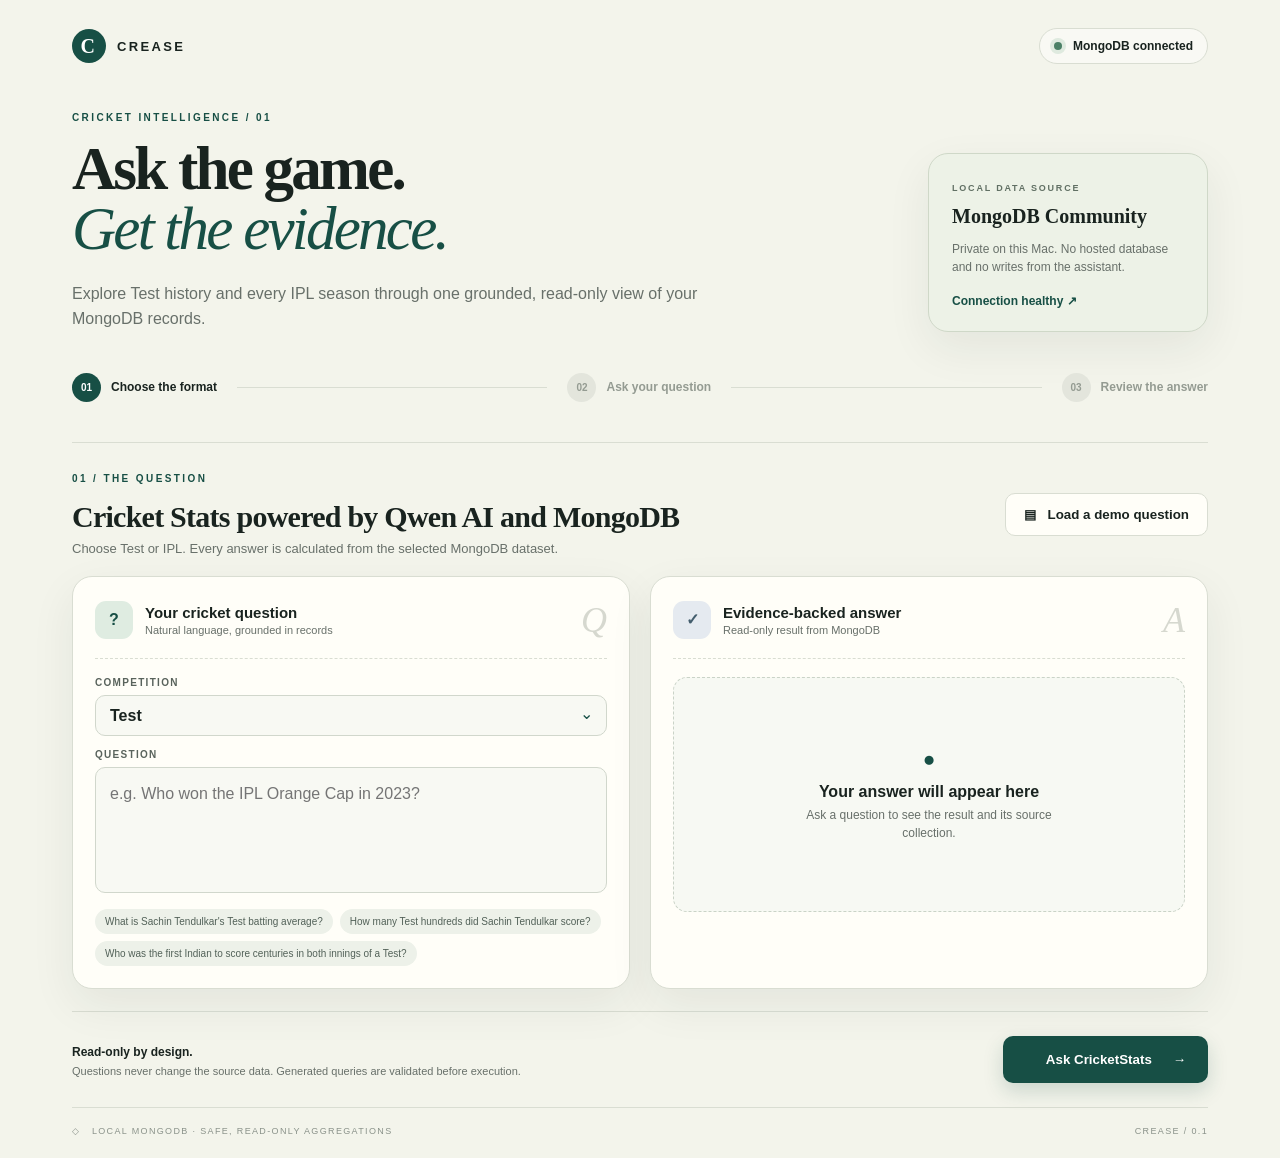
==== src/cricketstats/web_static/index.html @ f394b38e "Initial MongoDB CricketStats release" ====
<!doctype html>
<html lang="en">
<head>
  <meta charset="utf-8">
  <meta name="viewport" content="width=device-width,initial-scale=1">
  <meta name="theme-color" content="#f3f4eb">
  <title>Crease — Cricket intelligence</title>
  <link rel="stylesheet" href="styles.css">
</head>
<body>
  <main class="shell">
    <nav>
      <a class="brand" href="#"><span class="brand-mark">C</span><span>CREASE</span></a>
      <div class="status"><span class="status-dot"></span> MongoDB connected</div>
    </nav>

    <section class="hero">
      <div>
        <p class="eyebrow">CRICKET INTELLIGENCE / 01</p>
        <h1>Ask the game.<br><em>Get the evidence.</em></h1>
        <p class="lede">Explore Test history and every IPL season through one grounded, read-only view of your MongoDB records.</p>
      </div>
      <aside class="connection-card">
        <span>LOCAL DATA SOURCE</span>
        <strong>MongoDB Community</strong>
        <p>Private on this Mac. No hosted database and no writes from the assistant.</p>
        <div>Connection healthy ↗</div>
      </aside>
    </section>

    <div class="steps" aria-label="Workflow">
      <div class="step active"><b>01</b><span>Choose the format</span></div>
      <div class="line"></div>
      <div class="step"><b>02</b><span>Ask your question</span></div>
      <div class="line"></div>
      <div class="step"><b>03</b><span>Review the answer</span></div>
    </div>

    <section class="workspace">
      <header class="section-head">
        <div><p class="eyebrow">01 / THE QUESTION</p><h2>Cricket Stats powered by Qwen AI and MongoDB</h2><p>Choose Test or IPL. Every answer is calculated from the selected MongoDB dataset.</p></div>
        <button class="demo-button" id="loadDemo">▤ &nbsp; Load a demo question</button>
      </header>

      <div class="cards">
        <article class="card question-card">
          <div class="card-title"><span class="icon green">?</span><div><strong>Your cricket question</strong><small>Natural language, grounded in records</small></div><span class="letter">Q</span></div>
          <label for="format">Competition</label>
          <div class="select-wrap"><select id="format"><option>Test</option><option>IPL</option></select></div>
          <label for="question">Question</label>
          <textarea id="question" rows="4" placeholder="e.g. Who won the IPL Orange Cap in 2023?"></textarea>
          <div class="suggestions" id="suggestions"></div>
        </article>

        <article class="card answer-card" aria-live="polite">
          <div class="card-title"><span class="icon blue">✓</span><div><strong>Evidence-backed answer</strong><small>Read-only result from MongoDB</small></div><span class="letter">A</span></div>
          <div class="answer-empty" id="emptyState"><span class="ball">●</span><strong>Your answer will appear here</strong><p>Ask a question to see the result and its source collection.</p></div>
          <div class="answer-result hidden" id="resultState"><p class="answer-label">ANSWER</p><h3 id="answerText"></h3><div class="evidence"><span id="sourceText"></span><button id="detailsButton">View query details</button></div><pre id="queryDetails" class="hidden"></pre></div>
          <div class="loading hidden" id="loading"><span></span><span></span><span></span><p>Reading the scorebook…</p></div>
        </article>
      </div>

      <footer class="action-row">
        <div><strong>Read-only by design.</strong><p>Questions never change the source data. Generated queries are validated before execution.</p></div>
        <button id="askButton">Ask CricketStats <span>→</span></button>
      </footer>
    </section>
    <footer class="page-footer"><span>◇ &nbsp; LOCAL MONGODB · SAFE, READ-ONLY AGGREGATIONS</span><span>CREASE / 0.1</span></footer>
  </main>
  <script src="app.js"></script>
</body>
</html>
---- src/cricketstats/web_static/styles.css ----
:root{--ink:#19231f;--muted:#68706a;--paper:#f3f4eb;--card:#fffef8;--line:#d9ddd2;--green:#174f45;--sage:#dfece1;--blue:#435d6d;--blue-soft:#e5eaf0;--shadow:0 16px 45px rgba(31,49,41,.07)}
*{box-sizing:border-box}body{margin:0;background:var(--paper);color:var(--ink);font-family:Inter,ui-sans-serif,-apple-system,BlinkMacSystemFont,"Segoe UI",sans-serif}.shell{max-width:1220px;margin:auto;padding:28px 42px 22px}nav{display:flex;justify-content:space-between;align-items:center;padding-bottom:30px}.brand{display:flex;align-items:center;gap:11px;color:var(--ink);text-decoration:none;font-size:13px;font-weight:800;letter-spacing:.18em}.brand-mark{display:grid;place-items:center;width:34px;height:34px;border-radius:50%;background:var(--green);color:white;font-family:Georgia,serif;font-size:20px}.status{border:1px solid var(--line);background:rgba(255,255,255,.45);padding:10px 14px;border-radius:999px;font-size:12px;font-weight:650}.status-dot{display:inline-block;width:8px;height:8px;border-radius:50%;background:#4b8066;margin-right:8px;box-shadow:0 0 0 4px #dfeadf}.hero{display:grid;grid-template-columns:1fr 280px;gap:80px;align-items:end;padding:18px 0 36px}.eyebrow{font-size:10px;font-weight:800;letter-spacing:.24em;color:var(--green);margin:0 0 16px}.hero h1{font-family:Georgia,"Times New Roman",serif;font-size:61px;line-height:.98;letter-spacing:-.045em;margin:0;max-width:750px}.hero h1 em{font-weight:400;color:var(--green)}.lede{color:var(--muted);font-size:16px;line-height:1.6;max-width:650px;margin:22px 0 0}.connection-card{border:1px solid #cfd8c8;border-radius:20px;background:#edf2e7;padding:23px;box-shadow:var(--shadow)}.connection-card span{font-size:9px;letter-spacing:.2em;color:#617064;font-weight:800}.connection-card strong{display:block;font-family:Georgia,serif;font-size:20px;margin:10px 0}.connection-card p{color:var(--muted);font-size:12px;line-height:1.55}.connection-card div{color:var(--green);font-size:12px;font-weight:800;margin-top:17px}.steps{display:flex;align-items:center;margin:5px 0 40px}.step{display:flex;align-items:center;gap:10px;white-space:nowrap;color:#949b92;font-size:12px;font-weight:700}.step b{display:grid;place-items:center;border-radius:50%;width:29px;height:29px;background:#e3e5dc;font-size:10px}.step.active{color:var(--ink)}.step.active b{background:var(--green);color:white}.steps .line{height:1px;background:var(--line);flex:1;margin:0 20px}.workspace{border-top:1px solid var(--line);padding-top:30px}.section-head{display:flex;align-items:center;justify-content:space-between;margin-bottom:20px}.section-head h2{font-family:Georgia,serif;font-size:30px;letter-spacing:-.025em;margin:0 0 7px}.section-head p:not(.eyebrow){margin:0;color:var(--muted);font-size:13px}.demo-button{border:1px solid var(--line);background:var(--card);border-radius:10px;padding:13px 18px;color:var(--ink);font-weight:700;cursor:pointer}.cards{display:grid;grid-template-columns:1fr 1fr;gap:20px}.card{min-height:350px;border:1px solid var(--line);border-radius:20px;background:var(--card);padding:22px;box-shadow:var(--shadow);position:relative}.card-title{display:flex;align-items:center;gap:12px;border-bottom:1px dashed var(--line);padding-bottom:17px;margin-bottom:18px}.card-title strong,.card-title small{display:block}.card-title strong{font-size:15px}.card-title small{font-size:11px;color:var(--muted);margin-top:3px}.icon{width:38px;height:38px;display:grid;place-items:center;border-radius:11px;font-weight:800}.icon.green{background:var(--sage);color:var(--green)}.icon.blue{background:var(--blue-soft);color:var(--blue)}.letter{font:italic 36px Georgia,serif;color:#d6d8cf;margin-left:auto}label{display:block;font-size:10px;font-weight:800;letter-spacing:.13em;color:#59635c;margin:13px 0 7px;text-transform:uppercase}.select-wrap{position:relative}.select-wrap:after{content:"⌄";position:absolute;right:14px;top:9px;pointer-events:none;color:var(--green)}select,textarea{width:100%;border:1px solid #d1d7cc;background:#f8f9f3;border-radius:10px;color:var(--ink);font:inherit;outline:none}select{appearance:none;padding:11px 14px;font-weight:700}textarea{padding:14px;resize:none;line-height:1.5}select:focus,textarea:focus{border-color:#6d9184;box-shadow:0 0 0 3px rgba(44,97,80,.1)}.suggestions{display:flex;gap:7px;flex-wrap:wrap;margin-top:12px}.suggestions button{border:0;border-radius:999px;background:#edf1e9;color:#526158;padding:7px 10px;font-size:10px;cursor:pointer}.answer-empty{height:235px;border:1px dashed #cad3c7;border-radius:14px;background:#f7f9f3;display:flex;flex-direction:column;align-items:center;justify-content:center;text-align:center}.answer-empty .ball{color:var(--green);font-size:21px}.answer-empty strong{margin:12px 0 5px}.answer-empty p{color:var(--muted);font-size:12px;margin:0;max-width:250px;line-height:1.5}.answer-result{padding:18px 10px}.answer-label{font-size:9px;letter-spacing:.2em;font-weight:800;color:var(--green)}.answer-result h3{font:30px/1.25 Georgia,serif;margin:12px 0 28px}.evidence{border-top:1px solid var(--line);padding-top:15px;display:flex;align-items:center;justify-content:space-between;color:var(--muted);font-size:11px}.evidence button{border:0;background:none;color:var(--green);font-weight:750;cursor:pointer}.answer-result pre{max-height:105px;overflow:auto;font-size:9px;background:#19231f;color:#e9eee7;padding:10px;border-radius:8px}.loading{height:230px;display:flex;align-items:center;justify-content:center;gap:7px;position:relative}.loading span{width:9px;height:9px;border-radius:50%;background:var(--green);animation:pulse 1s infinite alternate}.loading span:nth-child(2){animation-delay:.2s}.loading span:nth-child(3){animation-delay:.4s}.loading p{position:absolute;top:145px;color:var(--muted);font-size:12px}@keyframes pulse{to{opacity:.2;transform:translateY(-5px)}}.action-row{border-top:1px solid var(--line);border-bottom:1px solid var(--line);display:flex;justify-content:space-between;align-items:center;margin-top:22px;padding:24px 0}.action-row strong{font-size:12px}.action-row p{margin:5px 0 0;color:var(--muted);font-size:11px}.action-row>button{background:var(--green);color:white;border:0;border-radius:10px;padding:16px 22px;font-weight:800;min-width:205px;cursor:pointer;box-shadow:0 8px 20px rgba(23,79,69,.18)}.action-row>button:hover{background:#103f37}.action-row>button:disabled{background:#98aaa4;cursor:wait}.action-row>button span{float:right}.page-footer{display:flex;justify-content:space-between;color:#8a928a;font-size:9px;letter-spacing:.15em;padding-top:18px}.hidden{display:none!important}@media(max-width:800px){.shell{padding:20px}.hero{grid-template-columns:1fr}.hero h1{font-size:44px}.connection-card{display:none}.cards{grid-template-columns:1fr}.steps .line{margin:0 8px}.step span{display:none}.section-head{align-items:flex-end}.section-head p:not(.eyebrow){display:none}.action-row>div{max-width:55%}}
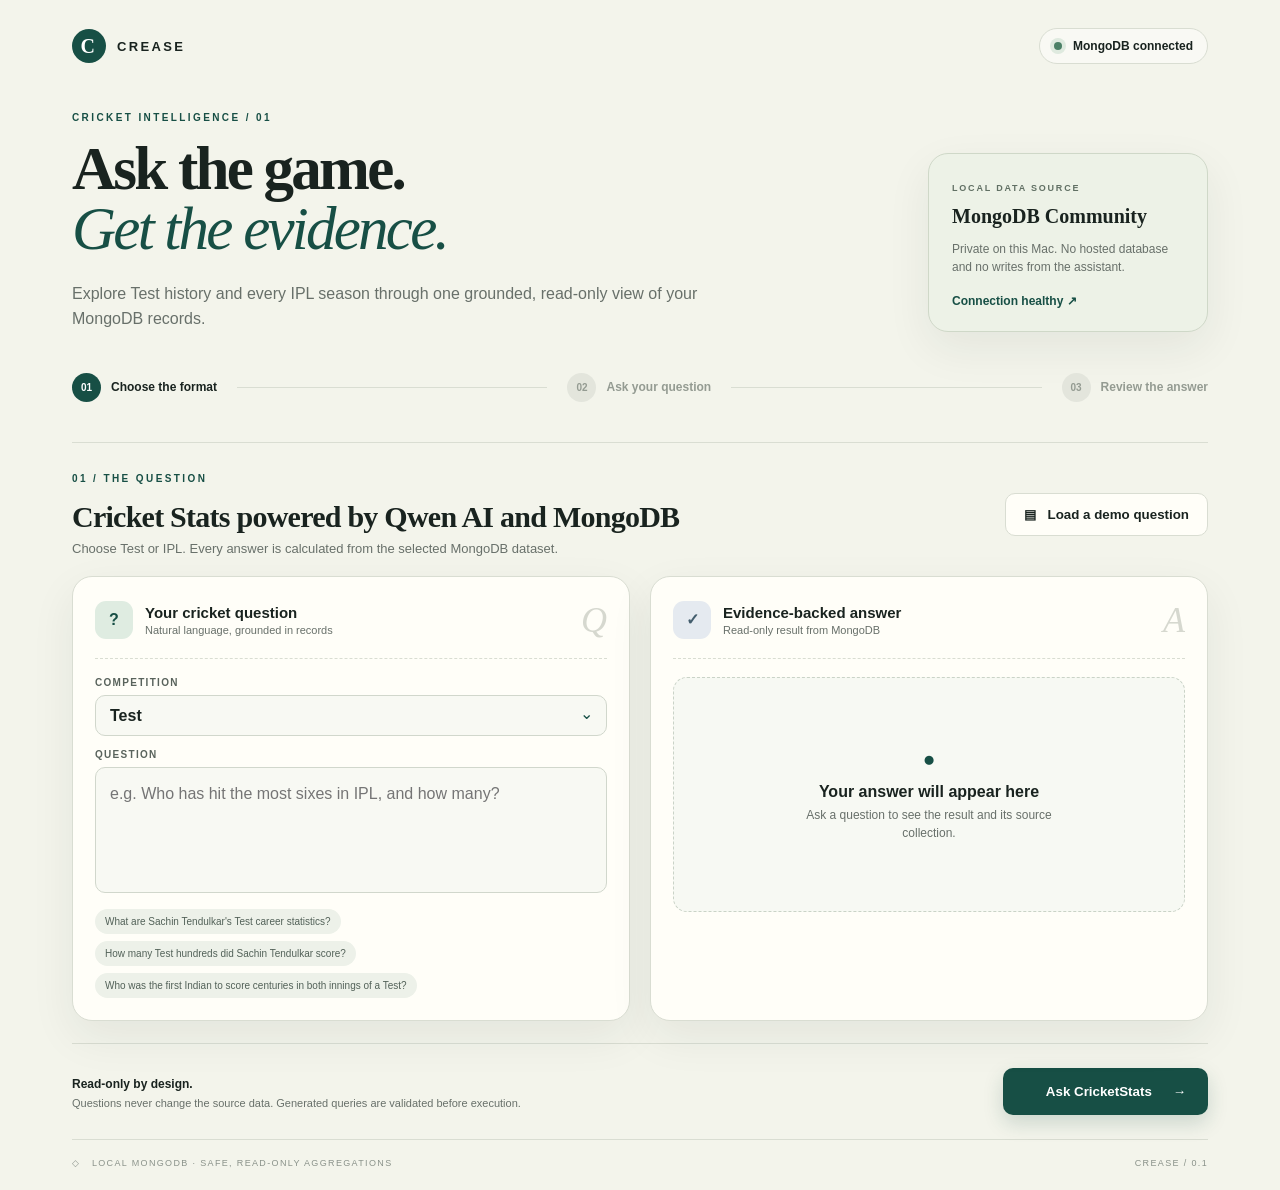
==== commit e2db61e3: "Replace demo with advanced silent cricket queries" ====
--- a/src/cricketstats/web_static/index.html
+++ b/src/cricketstats/web_static/index.html
@@ -48,7 +48,7 @@
           <label for="format">Competition</label>
           <div class="select-wrap"><select id="format"><option>Test</option><option>IPL</option></select></div>
           <label for="question">Question</label>
-          <textarea id="question" rows="4" placeholder="e.g. Who won the IPL Orange Cap in 2023?"></textarea>
+          <textarea id="question" rows="4" placeholder="e.g. Who has hit the most sixes in IPL, and how many?"></textarea>
           <div class="suggestions" id="suggestions"></div>
         </article>
 
